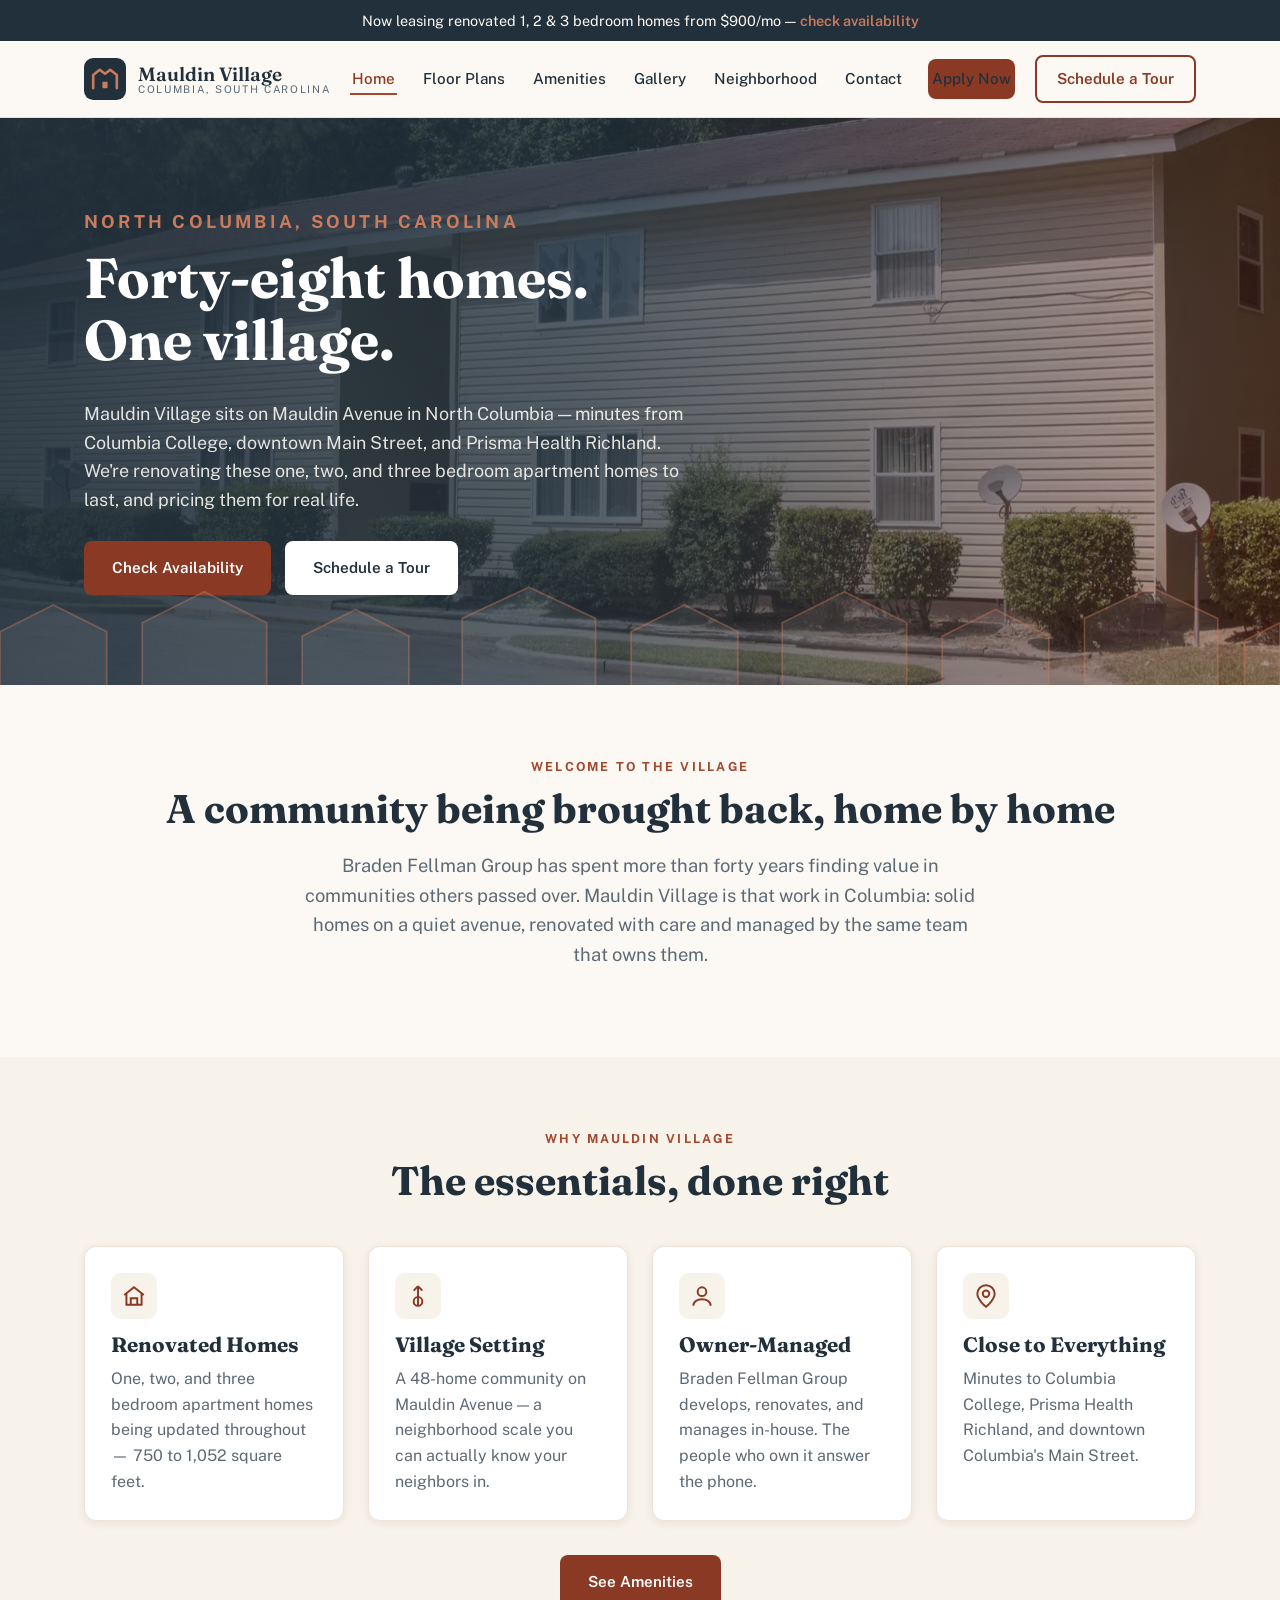
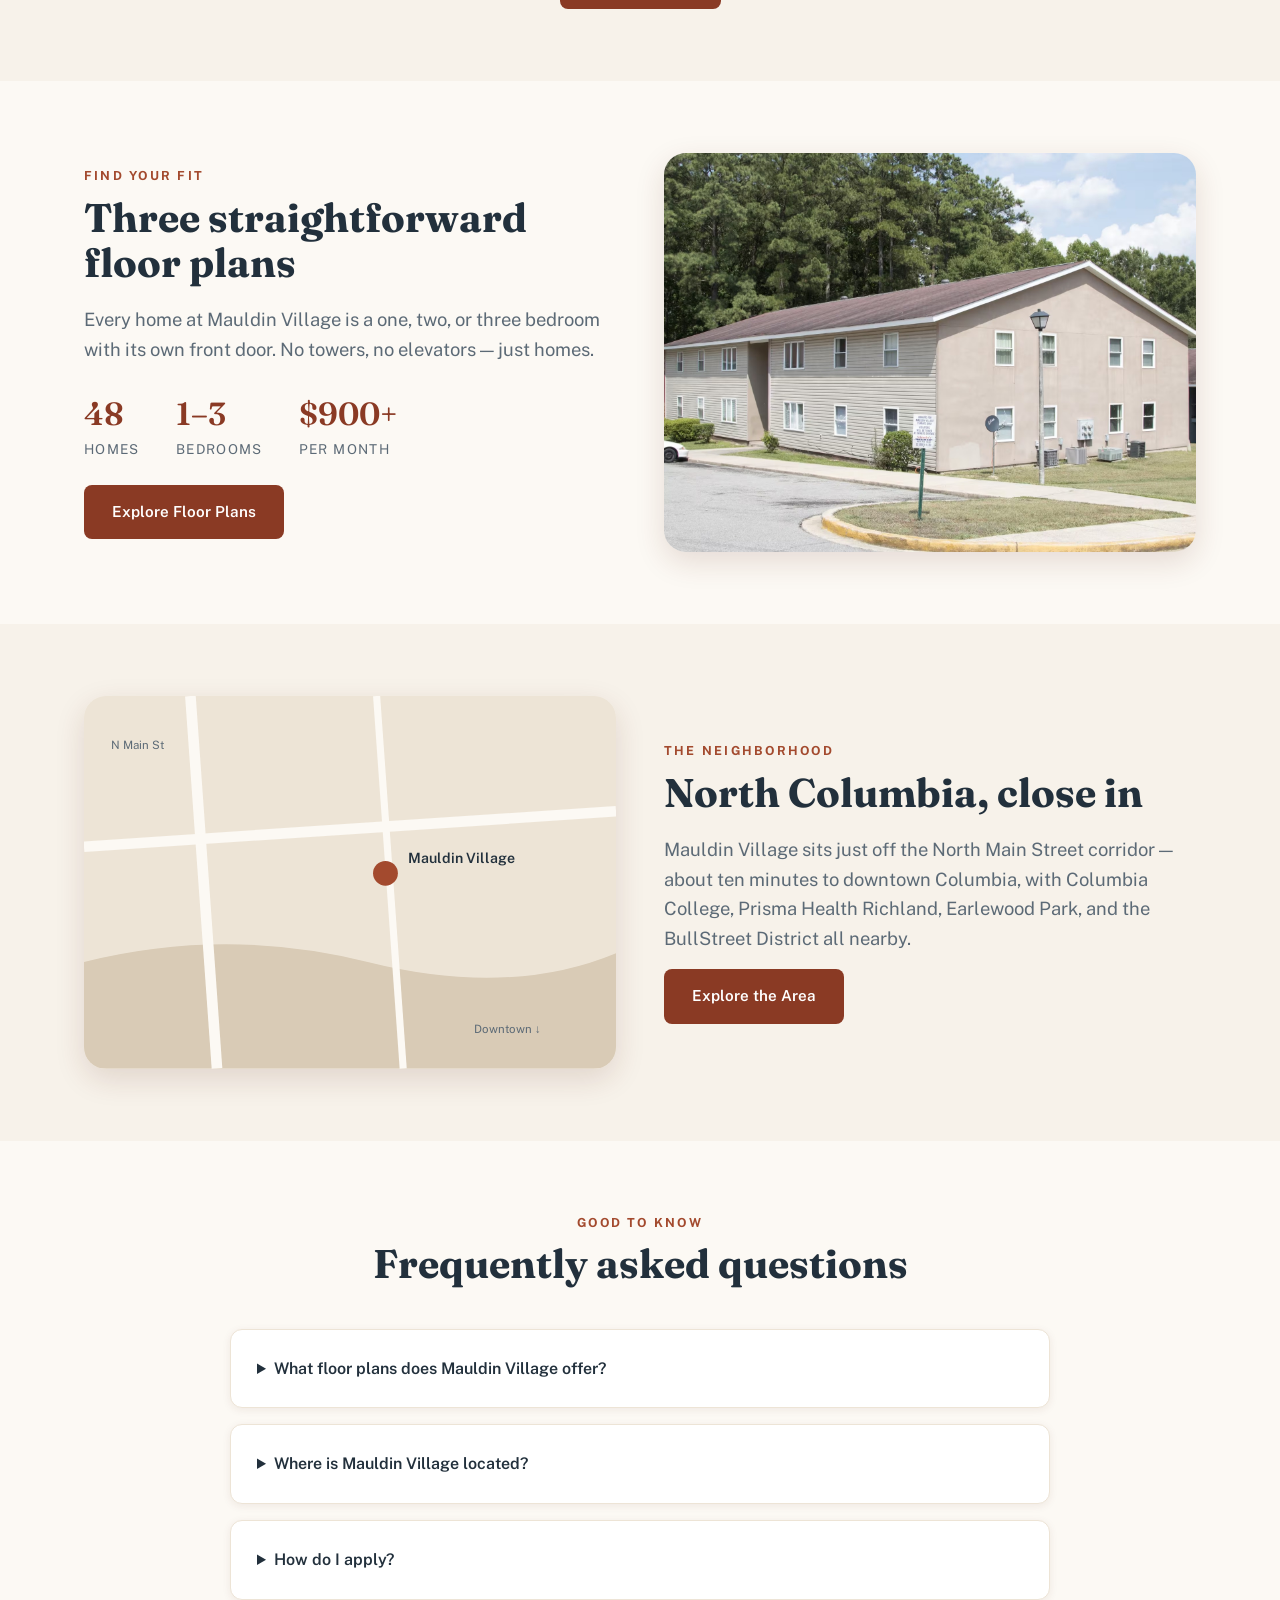
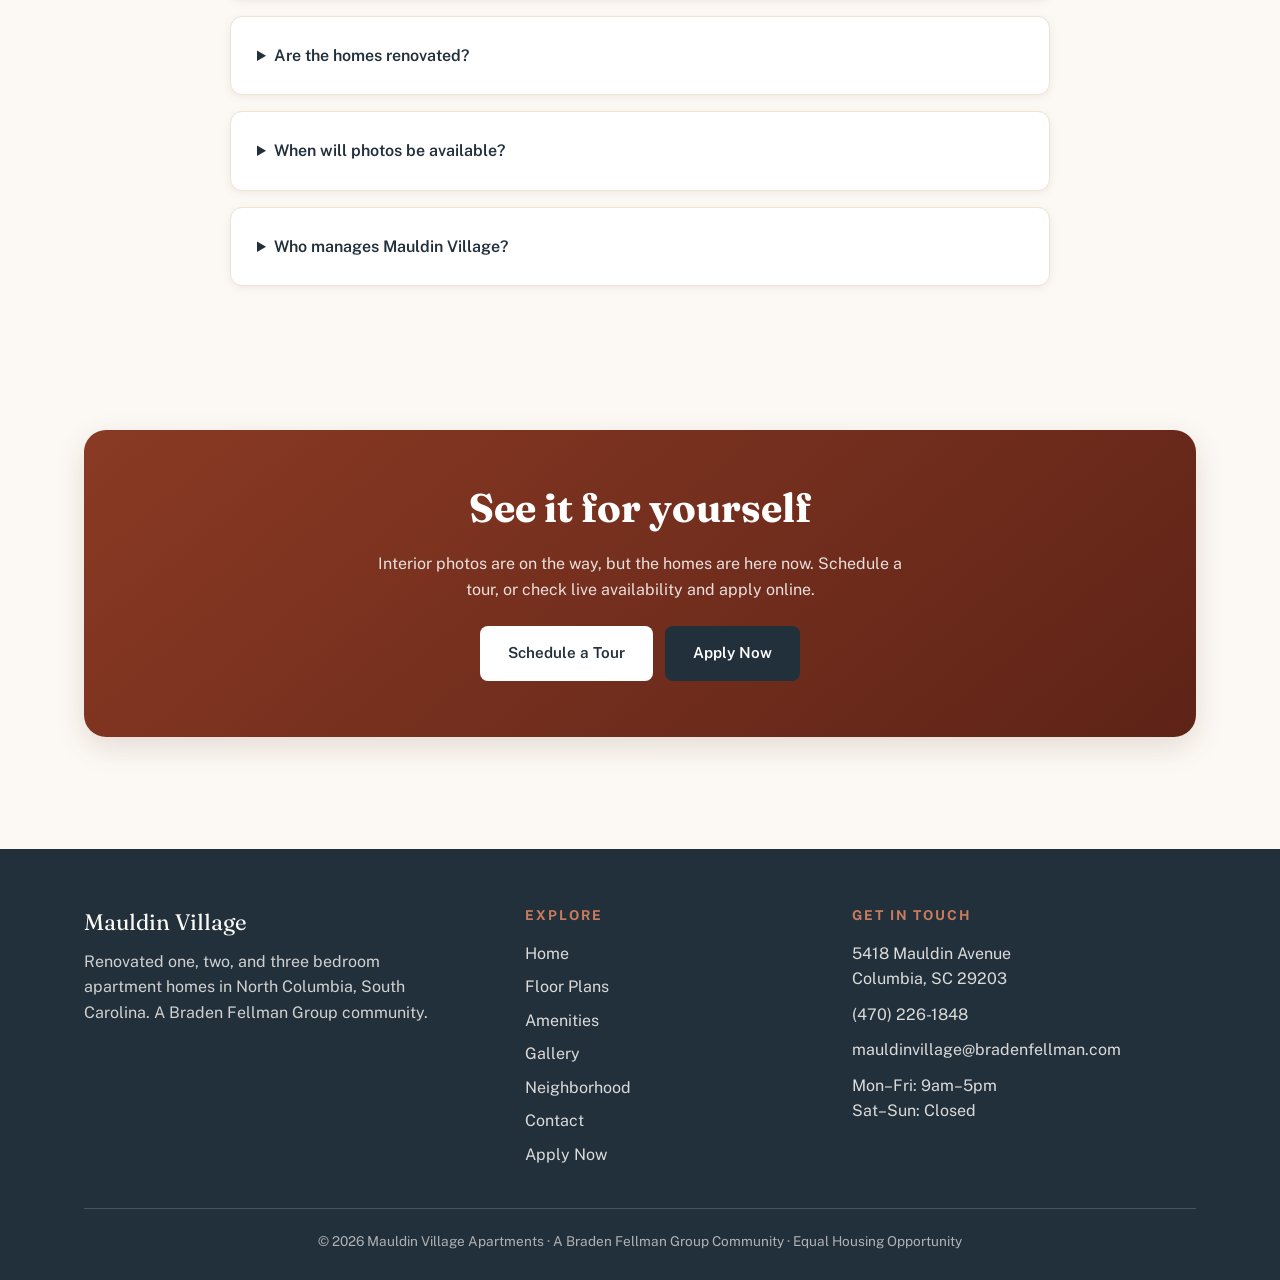
==== index.html @ 2523cd51 "Mauldin Village property website — initial launch 48-home community site: floor plans with live AppF" ====
<!DOCTYPE html>
<html lang="en">
<head>
  <meta charset="UTF-8" />
  <meta name="viewport" content="width=device-width, initial-scale=1.0" />
  <title>Mauldin Village Apartments | North Columbia, SC | 1, 2 &amp; 3 Bedroom Homes</title>
  <meta name="description" content="Mauldin Village is a 48-home apartment community at 5418 Mauldin Avenue in North Columbia, SC. Renovated 1, 2 & 3 bedroom apartment homes from $900/mo, minutes from Columbia College, downtown Main Street, and Prisma Health Richland. Managed by Braden Fellman Group." />
  <link rel="preconnect" href="https://fonts.googleapis.com" />
  <link rel="preconnect" href="https://fonts.gstatic.com" crossorigin />
  <link href="https://fonts.googleapis.com/css2?family=Fraunces:wght@500;600;700&family=Public+Sans:wght@400;500;600;700&display=swap" rel="stylesheet" />
  <link rel="stylesheet" href="css/styles.css" />

  <!-- SEO / crawler -->
  <meta name="robots" content="index, follow, max-image-preview:large" />
  <meta name="theme-color" content="#22303c" />
  <link rel="canonical" href="https://www.mauldinvillage.com/" />
  <link rel="icon" type="image/svg+xml" href="assets/favicon.svg" />

  <!-- Open Graph -->
  <meta property="og:type" content="website" />
  <meta property="og:site_name" content="Mauldin Village Apartments" />
  <meta property="og:title" content="Mauldin Village Apartments | North Columbia, SC" />
  <meta property="og:description" content="48 renovated 1, 2 & 3 bedroom apartment homes at 5418 Mauldin Avenue, Columbia, SC 29203. From $900/mo. Managed by Braden Fellman Group." />
  <meta property="og:url" content="https://www.mauldinvillage.com/" />
  <meta property="og:image" content="https://www.mauldinvillage.com/assets/photo-3.jpg" />
  <meta property="og:locale" content="en_US" />

  <!-- Twitter -->
  <meta name="twitter:card" content="summary_large_image" />
  <meta name="twitter:title" content="Mauldin Village Apartments | North Columbia, SC" />
  <meta name="twitter:description" content="48 renovated 1, 2 & 3 bedroom apartment homes in North Columbia, SC. From $900/mo." />
  <meta name="twitter:image" content="https://www.mauldinvillage.com/assets/photo-3.jpg" />

  <!-- Structured data: community, offers, website -->
  <script type="application/ld+json">
  {
    "@context": "https://schema.org",
    "@graph": [
      {
        "@type": ["ApartmentComplex", "LocalBusiness"],
        "@id": "https://www.mauldinvillage.com/#community",
        "name": "Mauldin Village Apartments",
        "url": "https://www.mauldinvillage.com/",
        "image": [
          "https://www.mauldinvillage.com/assets/photo-3.jpg",
          "https://www.mauldinvillage.com/assets/photo-1.jpg",
          "https://www.mauldinvillage.com/assets/photo-4.jpg"
        ],
        "telephone": "+1-470-226-1848",
        "email": "mauldinvillage@bradenfellman.com",
        "slogan": "Rooted in North Columbia",
        "description": "Mauldin Village is a 48-home apartment community at 5418 Mauldin Avenue in North Columbia, South Carolina, offering renovated 1, 2, and 3 bedroom apartment homes minutes from Columbia College, downtown Main Street, and Prisma Health Richland. Managed by Braden Fellman Group.",
        "priceRange": "$900–$1,295/mo",
        "numberOfAccommodationUnits": { "@type": "QuantitativeValue", "value": 48 },
        "address": {
          "@type": "PostalAddress",
          "streetAddress": "5418 Mauldin Avenue",
          "addressLocality": "Columbia",
          "addressRegion": "SC",
          "postalCode": "29203",
          "addressCountry": "US"
        },
        "geo": { "@type": "GeoCoordinates", "latitude": 34.0490971, "longitude": -81.0165121 },
        "openingHoursSpecification": [
          {
            "@type": "OpeningHoursSpecification",
            "dayOfWeek": ["Monday", "Tuesday", "Wednesday", "Thursday", "Friday"],
            "opens": "09:00",
            "closes": "17:00"
          }
        ],
        "makesOffer": [
          {
            "@type": "Offer",
            "name": "1 Bedroom / 1 Bath Apartment",
            "priceCurrency": "USD",
            "price": "900",
            "availability": "https://schema.org/InStock",
            "priceSpecification": { "@type": "UnitPriceSpecification", "price": "900", "priceCurrency": "USD", "unitText": "MONTH" },
            "itemOffered": {
              "@type": "Apartment",
              "name": "1 Bedroom / 1 Bath",
              "numberOfBedrooms": 1,
              "numberOfBathroomsTotal": 1,
              "floorSize": { "@type": "QuantitativeValue", "value": 750, "unitCode": "FTK" }
            }
          },
          {
            "@type": "Offer",
            "name": "2 Bedroom / 1 Bath Apartment",
            "priceCurrency": "USD",
            "price": "1095",
            "availability": "https://schema.org/InStock",
            "priceSpecification": { "@type": "UnitPriceSpecification", "price": "1095", "priceCurrency": "USD", "unitText": "MONTH" },
            "itemOffered": {
              "@type": "Apartment",
              "name": "2 Bedroom / 1 Bath",
              "numberOfBedrooms": 2,
              "numberOfBathroomsTotal": 1,
              "floorSize": { "@type": "QuantitativeValue", "value": 854, "unitCode": "FTK" }
            }
          },
          {
            "@type": "Offer",
            "name": "3 Bedroom / 1 Bath Apartment",
            "priceCurrency": "USD",
            "price": "1295",
            "availability": "https://schema.org/InStock",
            "priceSpecification": { "@type": "UnitPriceSpecification", "price": "1295", "priceCurrency": "USD", "unitText": "MONTH" },
            "itemOffered": {
              "@type": "Apartment",
              "name": "3 Bedroom / 1 Bath",
              "numberOfBedrooms": 3,
              "numberOfBathroomsTotal": 1,
              "floorSize": { "@type": "QuantitativeValue", "value": 1052, "unitCode": "FTK" }
            }
          }
        ],
        "parentOrganization": {
          "@type": "Organization",
          "name": "Braden Fellman Group",
          "url": "https://www.bradenfellman.com/"
        },
        "areaServed": { "@type": "City", "name": "Columbia, South Carolina" }
      },
      {
        "@type": "WebSite",
        "@id": "https://www.mauldinvillage.com/#website",
        "url": "https://www.mauldinvillage.com/",
        "name": "Mauldin Village Apartments",
        "publisher": { "@id": "https://www.mauldinvillage.com/#community" }
      }
    ]
  }
  </script>
</head>
<body>

  <!-- ===== Announcement bar ===== -->
  <div class="announce">
    Now leasing renovated 1, 2 &amp; 3 bedroom homes from $900/mo — <a href="floor-plans.html#availability">check availability</a>
  </div>

  <!-- ===== Header ===== -->
  <header class="site-header">
    <nav class="nav" aria-label="Primary">
      <a class="brand" href="index.html">
        <svg class="brand__mark" viewBox="0 0 64 64" xmlns="http://www.w3.org/2000/svg" role="img" aria-label="Mauldin Village">
          <rect width="64" height="64" rx="14" fill="#22303c"/>
          <path d="M14 46 V26 L24 18 L32 24 L40 18 L50 26 V46" fill="none" stroke="#c97b5c" stroke-width="4" stroke-linejoin="round" stroke-linecap="round"/>
          <rect x="28" y="36" width="8" height="10" rx="1.5" fill="#c97b5c"/>
        </svg>
        <span class="brand__text">
          <span class="brand__name">Mauldin Village</span>
          <span class="brand__sub">Columbia, South Carolina</span>
        </span>
      </a>

      <ul class="nav__links">
        <li><a href="index.html" class="active">Home</a></li>
        <li><a href="floor-plans.html">Floor Plans</a></li>
        <li><a href="amenities.html">Amenities</a></li>
        <li><a href="gallery.html">Gallery</a></li>
        <li><a href="neighborhood.html">Neighborhood</a></li>
        <li><a href="contact.html">Contact</a></li>
        <li><a class="btn btn--primary nav__apply" href="https://bradenfellman.appfolio.com/listings?filters%5Bproperty_list%5D=Mauldin%20Village" target="_blank" rel="noopener">Apply Now</a></li>
      </ul>

      <div class="nav__cta">
        <a class="btn btn--ghost" href="contact.html">Schedule a Tour</a>
      </div>

      <button class="nav__toggle" aria-label="Toggle menu" aria-expanded="false">
        <span></span><span></span><span></span>
      </button>
    </nav>
  </header>

  <!-- ===== Hero ===== -->
  <section class="hero">
    <img class="hero__bg" src="assets/photo-3.jpg" alt="Front of a two-story apartment building at Mauldin Village with landscaped shrubs and a breezeway entrance" fetchpriority="high" />
    <div class="hero__scrim"></div>
    <div class="hero__inner">
      <div class="hero__content">
        <p class="eyebrow">North Columbia, South Carolina</p>
        <h1>Forty-eight homes. One village.</h1>
        <p>Mauldin Village sits on Mauldin Avenue in North Columbia — minutes from Columbia College, downtown Main Street, and Prisma Health Richland. We're renovating these one, two, and three bedroom apartment homes to last, and pricing them for real life.</p>
        <div class="hero__actions">
          <a class="btn btn--primary" href="floor-plans.html#availability">Check Availability</a>
          <a class="btn btn--light" href="contact.html">Schedule a Tour</a>
        </div>
      </div>
    </div>
    <!-- Simple village-roofline illustration until real photos arrive -->
    <svg class="hero__art" viewBox="0 0 1440 180" xmlns="http://www.w3.org/2000/svg" aria-hidden="true" preserveAspectRatio="none">
      <path d="M0 180 V120 L60 90 L120 120 V180 M160 180 V110 L230 75 L300 110 V180 M340 180 V125 L400 95 L460 125 V180 M520 180 V105 L595 70 L670 105 V180 M710 180 V120 L770 90 L830 120 V180 M880 180 V110 L950 75 L1020 110 V180 M1060 180 V125 L1120 95 L1180 125 V180 M1220 180 V105 L1295 70 L1370 105 V180 M1400 180 V130 L1440 110 V180"
            fill="rgba(252,249,244,0.08)" stroke="rgba(201,123,92,0.45)" stroke-width="2"/>
    </svg>
  </section>

  <!-- ===== Intro ===== -->
  <section class="section">
    <div class="container center">
      <p class="eyebrow">Welcome to the Village</p>
      <h2>A community being brought back, home by home</h2>
      <p class="lead">Braden Fellman Group has spent more than forty years finding value in communities others passed over. Mauldin Village is that work in Columbia: solid homes on a quiet avenue, renovated with care and managed by the same team that owns them.</p>
    </div>
  </section>

  <!-- ===== Highlights ===== -->
  <section class="section section--tint">
    <div class="container">
      <div class="center">
        <p class="eyebrow">Why Mauldin Village</p>
        <h2>The essentials, done right</h2>
      </div>
      <div class="grid grid--4" style="margin-top:42px;">
        <div class="card">
          <div class="card__icon"><svg viewBox="0 0 24 24" fill="none" stroke="currentColor" stroke-width="1.8"><path d="M3 11 12 4l9 7M5 10v10h14V10M9 20v-6h6v6"/></svg></div>
          <h3>Renovated Homes</h3>
          <p>One, two, and three bedroom apartment homes being updated throughout — 750 to 1,052 square feet.</p>
        </div>
        <div class="card">
          <div class="card__icon"><svg viewBox="0 0 24 24" fill="none" stroke="currentColor" stroke-width="1.8"><path d="M12 3v18M12 3l4 4M12 3 8 7"/><circle cx="12" cy="17" r="4"/></svg></div>
          <h3>Village Setting</h3>
          <p>A 48-home community on Mauldin Avenue — a neighborhood scale you can actually know your neighbors in.</p>
        </div>
        <div class="card">
          <div class="card__icon"><svg viewBox="0 0 24 24" fill="none" stroke="currentColor" stroke-width="1.8"><circle cx="12" cy="8" r="4"/><path d="M4 21c0-4 4-6 8-6s8 2 8 6"/></svg></div>
          <h3>Owner-Managed</h3>
          <p>Braden Fellman Group develops, renovates, and manages in-house. The people who own it answer the phone.</p>
        </div>
        <div class="card">
          <div class="card__icon"><svg viewBox="0 0 24 24" fill="none" stroke="currentColor" stroke-width="1.8"><circle cx="12" cy="10" r="3"/><path d="M12 2a8 8 0 0 1 8 8c0 5.4-8 12-8 12S4 15.4 4 10a8 8 0 0 1 8-8z"/></svg></div>
          <h3>Close to Everything</h3>
          <p>Minutes to Columbia College, Prisma Health Richland, and downtown Columbia's Main Street.</p>
        </div>
      </div>
      <div class="center" style="margin-top:34px;">
        <a class="btn btn--primary" href="amenities.html">See Amenities</a>
      </div>
    </div>
  </section>

  <!-- ===== Floor plan teaser ===== -->
  <section class="section">
    <div class="container">
      <div class="split">
        <div>
          <p class="eyebrow">Find Your Fit</p>
          <h2>Three straightforward floor plans</h2>
          <p class="lead">Every home at Mauldin Village is a one, two, or three bedroom with its own front door. No towers, no elevators — just homes.</p>
          <div class="stats" style="margin:24px 0;">
            <div><div class="stat__num">48</div><div class="stat__label">Homes</div></div>
            <div><div class="stat__num">1–3</div><div class="stat__label">Bedrooms</div></div>
            <div><div class="stat__num">$900+</div><div class="stat__label">Per Month</div></div>
          </div>
          <a class="btn btn--primary" href="floor-plans.html">Explore Floor Plans</a>
        </div>
        <img src="assets/photo-1.jpg" alt="Two-story apartment building at Mauldin Village with lawn, lamppost, and pine trees behind" loading="lazy" />
      </div>
    </div>
  </section>

  <!-- ===== Location callout ===== -->
  <section class="section section--tint">
    <div class="container">
      <div class="split">
        <svg viewBox="0 0 600 420" xmlns="http://www.w3.org/2000/svg" role="img" aria-label="Illustrated map showing Mauldin Village in North Columbia">
          <rect width="600" height="420" rx="20" fill="#ede4d6"/>
          <path d="M0 300 Q160 260 320 300 T600 290 V420 H0 Z" fill="#d9cbb6"/>
          <path d="M120 0 L150 420" stroke="#fcf9f4" stroke-width="12"/>
          <path d="M0 170 L600 130" stroke="#fcf9f4" stroke-width="12"/>
          <path d="M330 0 L360 420" stroke="#fcf9f4" stroke-width="8"/>
          <circle cx="340" cy="200" r="14" fill="#a34a2e"/>
          <text x="365" y="188" font-family="Public Sans, sans-serif" font-size="16" font-weight="600" fill="#22303c">Mauldin Village</text>
          <text x="30" y="60" font-family="Public Sans, sans-serif" font-size="13" fill="#5c6a76">N Main St</text>
          <text x="440" y="380" font-family="Public Sans, sans-serif" font-size="13" fill="#5c6a76">Downtown ↓</text>
        </svg>
        <div>
          <p class="eyebrow">The Neighborhood</p>
          <h2>North Columbia, close in</h2>
          <p class="lead">Mauldin Village sits just off the North Main Street corridor — about ten minutes to downtown Columbia, with Columbia College, Prisma Health Richland, Earlewood Park, and the BullStreet District all nearby.</p>
          <a class="btn btn--primary" href="neighborhood.html">Explore the Area</a>
        </div>
      </div>
    </div>
  </section>

  <!-- ===== FAQ ===== -->
  <section class="section">
    <div class="container">
      <div class="center">
        <p class="eyebrow">Good to Know</p>
        <h2>Frequently asked questions</h2>
      </div>
      <div style="max-width:820px;margin:42px auto 0;display:grid;gap:16px;">
        <details class="card">
          <summary>What floor plans does Mauldin Village offer?</summary>
          <p>Mauldin Village offers three floor plans: a 1 bedroom / 1 bath at 750 sq ft (from $900/mo), a 2 bedroom / 1 bath at 854 sq ft (from $1,095/mo), and a 3 bedroom / 1 bath at 1,052 sq ft (from $1,295/mo). See the Floor Plans page for live availability.</p>
        </details>
        <details class="card">
          <summary>Where is Mauldin Village located?</summary>
          <p>Mauldin Village is at 5418 Mauldin Avenue, Columbia, SC 29203, in North Columbia — near the North Main Street corridor, about ten minutes from downtown Columbia, and close to Columbia College and Prisma Health Richland.</p>
        </details>
        <details class="card">
          <summary>How do I apply?</summary>
          <p>Applications are online through our resident portal. Open a listing from the Floor Plans page and select Apply Now. The application fee is $100 per applicant.</p>
        </details>
        <details class="card">
          <summary>Are the homes renovated?</summary>
          <p>Yes — Braden Fellman Group is renovating Mauldin Village home by home. Contact the leasing team for the current status of specific units and finishes.</p>
        </details>
        <details class="card">
          <summary>When will photos be available?</summary>
          <p>Community exterior photos are on the <a href="gallery.html">Gallery page</a> now. Interior photography is underway as renovations complete — and the leasing team is glad to walk you through available homes in person anytime.</p>
        </details>
        <details class="card">
          <summary>Who manages Mauldin Village?</summary>
          <p>Braden Fellman Group — a real estate firm that has developed and managed communities in-house since 1981 — owns and manages Mauldin Village.</p>
        </details>
      </div>
    </div>
  </section>

  <!-- FAQ structured data -->
  <script type="application/ld+json">
  {
    "@context": "https://schema.org",
    "@type": "FAQPage",
    "mainEntity": [
      {
        "@type": "Question",
        "name": "What floor plans does Mauldin Village offer?",
        "acceptedAnswer": { "@type": "Answer", "text": "Mauldin Village offers three floor plans: a 1 bedroom / 1 bath at 750 sq ft (from $900/mo), a 2 bedroom / 1 bath at 854 sq ft (from $1,095/mo), and a 3 bedroom / 1 bath at 1,052 sq ft (from $1,295/mo)." }
      },
      {
        "@type": "Question",
        "name": "Where is Mauldin Village located?",
        "acceptedAnswer": { "@type": "Answer", "text": "Mauldin Village is at 5418 Mauldin Avenue, Columbia, SC 29203, in North Columbia — near the North Main Street corridor, about ten minutes from downtown Columbia, and close to Columbia College and Prisma Health Richland." }
      },
      {
        "@type": "Question",
        "name": "How do I apply?",
        "acceptedAnswer": { "@type": "Answer", "text": "Applications are online through the resident portal. Open a listing from the Floor Plans page and select Apply Now. The application fee is $100 per applicant." }
      },
      {
        "@type": "Question",
        "name": "Are the homes renovated?",
        "acceptedAnswer": { "@type": "Answer", "text": "Yes — Braden Fellman Group is renovating Mauldin Village home by home. Contact the leasing team for the current status of specific units and finishes." }
      },
      {
        "@type": "Question",
        "name": "Who manages Mauldin Village?",
        "acceptedAnswer": { "@type": "Answer", "text": "Braden Fellman Group — a real estate firm that has developed and managed communities in-house since 1981 — owns and manages Mauldin Village." }
      }
    ]
  }
  </script>

  <!-- ===== CTA band ===== -->
  <section class="section">
    <div class="container">
      <div class="cta-band">
        <h2>See it for yourself</h2>
        <p>Interior photos are on the way, but the homes are here now. Schedule a tour, or check live availability and apply online.</p>
        <div style="display:flex;gap:12px;justify-content:center;flex-wrap:wrap;">
          <a class="btn btn--light" href="contact.html">Schedule a Tour</a>
          <a class="btn btn--ink" href="https://bradenfellman.appfolio.com/listings?filters%5Bproperty_list%5D=Mauldin%20Village" target="_blank" rel="noopener">Apply Now</a>
        </div>
      </div>
    </div>
  </section>

  <!-- ===== Footer ===== -->
  <footer class="site-footer">
    <div class="container">
      <div class="footer-grid">
        <div class="footer-brand">
          <span style="font-family:var(--font-head);font-size:1.4rem;display:block;margin-bottom:8px;">Mauldin Village</span>
          <p style="color:rgba(252,249,244,.8);max-width:36ch;">Renovated one, two, and three bedroom apartment homes in North Columbia, South Carolina. A Braden Fellman Group community.</p>
        </div>
        <div>
          <h4>Explore</h4>
          <ul class="footer-links">
            <li><a href="index.html">Home</a></li>
            <li><a href="floor-plans.html">Floor Plans</a></li>
            <li><a href="amenities.html">Amenities</a></li>
            <li><a href="gallery.html">Gallery</a></li>
            <li><a href="neighborhood.html">Neighborhood</a></li>
            <li><a href="contact.html">Contact</a></li>
            <li><a href="https://bradenfellman.appfolio.com/listings?filters%5Bproperty_list%5D=Mauldin%20Village" target="_blank" rel="noopener">Apply Now</a></li>
          </ul>
        </div>
        <div>
          <h4>Get in Touch</h4>
          <div class="footer-contact">
            <span>5418 Mauldin Avenue<br>Columbia, SC 29203</span>
            <a href="tel:14702261848">(470) 226-1848</a>
            <a href="mailto:mauldinvillage@bradenfellman.com">mauldinvillage@bradenfellman.com</a>
            <span>Mon–Fri: 9am–5pm<br>Sat–Sun: Closed</span>
          </div>
        </div>
      </div>
      <div class="footer-bottom">
        &copy; <span id="year">2026</span> Mauldin Village Apartments · A Braden Fellman Group Community · Equal Housing Opportunity
      </div>
    </div>
  </footer>

  <script src="js/main.js"></script>
</body>
</html>
---- css/styles.css ----
/* ============================================================
   Mauldin Village — Columbia, SC
   Shared stylesheet
   ============================================================ */

/* ---------- Design tokens ---------- */
:root {
  --brick-900: #5e2317;
  --brick-700: #8a3a24;
  --brick-500: #a34a2e;
  --brick-300: #c97b5c;
  --ink-900: #22303c;
  --ink-700: #3a4a58;
  --ink-soft: #5c6a76;
  --linen-100: #f7f2ea;
  --linen-200: #ede4d6;
  --paper: #fcf9f4;
  --leaf: #6f8f6a;
  --white: #ffffff;
  --shadow-sm: 0 2px 8px rgba(94, 35, 23, 0.08);
  --shadow-md: 0 10px 30px rgba(94, 35, 23, 0.14);
  --radius: 12px;
  --radius-lg: 22px;
  --maxw: 1160px;
  --font-head: "Fraunces", Georgia, "Times New Roman", serif;
  --font-body: "Public Sans", system-ui, -apple-system, "Segoe UI", Roboto, sans-serif;
}

/* ---------- Reset / base ---------- */
*, *::before, *::after { box-sizing: border-box; }
html { scroll-behavior: smooth; }
body {
  margin: 0;
  font-family: var(--font-body);
  color: var(--ink-900);
  background: var(--paper);
  line-height: 1.6;
  -webkit-font-smoothing: antialiased;
}
img, svg { max-width: 100%; display: block; }
a { color: var(--brick-700); text-decoration: none; }
a:hover { color: var(--brick-500); }
h1, h2, h3 { font-family: var(--font-head); color: var(--ink-900); line-height: 1.12; margin: 0 0 .5em; }
h1 { font-size: clamp(2.2rem, 5vw, 3.5rem); }
h2 { font-size: clamp(1.8rem, 3.5vw, 2.5rem); }
h3 { font-size: 1.3rem; }
p { margin: 0 0 1rem; }

.container { width: 100%; max-width: var(--maxw); margin: 0 auto; padding: 0 24px; }
.section { padding: 72px 0; }
.section--tint { background: var(--linen-100); }
.section--dark { background: var(--ink-900); }
.section--dark h2, .section--dark h3, .section--dark p { color: var(--paper); }
.eyebrow {
  text-transform: uppercase;
  letter-spacing: .18em;
  font-size: .78rem;
  font-weight: 700;
  color: var(--brick-500);
  margin: 0 0 .6rem;
}
.lead { font-size: 1.15rem; color: var(--ink-soft); max-width: 62ch; }
.center { text-align: center; }
.center .lead { margin-left: auto; margin-right: auto; }

/* ---------- Buttons ---------- */
.btn {
  display: inline-block;
  padding: 13px 26px;
  border-radius: 8px;
  font-weight: 600;
  font-size: .95rem;
  cursor: pointer;
  border: 2px solid transparent;
  transition: transform .15s ease, background .2s ease, color .2s ease;
}
.btn:hover { transform: translateY(-2px); }
.btn--primary { background: var(--brick-700); color: var(--white); }
.btn--primary:hover { background: var(--brick-900); color: var(--white); }
.btn--ink { background: var(--ink-900); color: var(--white); }
.btn--ink:hover { background: var(--ink-700); color: var(--white); }
.btn--ghost { background: transparent; border-color: var(--brick-700); color: var(--brick-700); }
.btn--ghost:hover { background: var(--brick-700); color: var(--white); }
.btn--light { background: var(--white); color: var(--ink-900); }
.btn--light:hover { background: var(--linen-100); color: var(--ink-900); }

/* ---------- Announcement bar ---------- */
.announce {
  background: var(--ink-900);
  color: var(--paper);
  text-align: center;
  font-size: .9rem;
  padding: 9px 18px;
}
.announce a { color: var(--brick-300); font-weight: 600; }
.announce a:hover { color: var(--white); }

/* ---------- Header / nav ---------- */
.site-header {
  position: sticky;
  top: 0;
  z-index: 50;
  background: rgba(252, 249, 244, 0.93);
  backdrop-filter: blur(8px);
  border-bottom: 1px solid var(--linen-200);
}
.nav {
  display: flex;
  align-items: center;
  justify-content: space-between;
  gap: 16px;
  padding: 14px 24px;
  max-width: var(--maxw);
  margin: 0 auto;
}
.brand { display: flex; align-items: center; gap: 12px; }
.brand__mark { width: 42px; height: 42px; flex: none; }
.brand__text { display: flex; flex-direction: column; line-height: 1.05; }
.brand__name { font-family: var(--font-head); font-weight: 600; color: var(--ink-900); font-size: 1.2rem; }
.brand__sub { font-size: .66rem; letter-spacing: .16em; text-transform: uppercase; color: var(--ink-soft); }

.nav__links {
  display: flex;
  align-items: center;
  gap: 24px;
  list-style: none;
  margin: 0;
  padding: 0;
}
.nav__links a {
  color: var(--ink-900);
  font-weight: 500;
  font-size: .95rem;
  padding: 6px 2px;
  border-bottom: 2px solid transparent;
}
.nav__links a:hover, .nav__links a.active { color: var(--brick-700); border-bottom-color: var(--brick-500); }

.nav__cta { display: flex; align-items: center; gap: 10px; }
.nav__cta .btn { padding: 10px 20px; }

.nav__toggle {
  display: none;
  flex-direction: column;
  gap: 5px;
  background: none;
  border: 0;
  padding: 8px;
  cursor: pointer;
}
.nav__toggle span { width: 24px; height: 2px; background: var(--ink-900); transition: transform .2s ease, opacity .2s ease; }

/* ---------- Hero ---------- */
.hero {
  position: relative;
  min-height: 560px;
  display: flex;
  align-items: center;
  overflow: hidden;
  background:
    radial-gradient(1200px 500px at 80% -10%, rgba(201, 123, 92, .35), transparent 60%),
    linear-gradient(160deg, var(--ink-900) 0%, #2e4050 55%, var(--brick-900) 130%);
}
.hero__bg { position: absolute; inset: 0; width: 100%; height: 100%; object-fit: cover; }
.hero__scrim {
  position: absolute; inset: 0;
  background: linear-gradient(100deg, rgba(34,48,60,.93) 0%, rgba(34,48,60,.78) 45%, rgba(94,35,23,.42) 100%);
}
.hero__art { position: absolute; inset: auto 0 0 0; width: 100%; height: auto; opacity: .9; pointer-events: none; }
.hero__inner { position: relative; width: 100%; max-width: var(--maxw); margin: 0 auto; padding: 90px 24px; }
.hero__content { max-width: 620px; }
.hero__content .eyebrow { color: var(--brick-300); }
.hero__content h1 { color: var(--white); }
.hero__content p { color: rgba(252, 249, 244, .88); font-size: 1.12rem; }
.hero__actions { display: flex; flex-wrap: wrap; gap: 14px; margin-top: 26px; }

/* ---------- Grids / cards ---------- */
.grid { display: grid; gap: 24px; }
.grid--3 { grid-template-columns: repeat(3, 1fr); }
.grid--4 { grid-template-columns: repeat(4, 1fr); }
.card {
  background: var(--white);
  border: 1px solid var(--linen-200);
  border-radius: var(--radius);
  padding: 26px;
  box-shadow: var(--shadow-sm);
}
.card h3 { margin-top: 2px; }
.card p { color: var(--ink-soft); margin-bottom: 0; }
.card__icon {
  width: 46px; height: 46px;
  border-radius: 10px;
  background: var(--linen-100);
  color: var(--brick-700);
  display: flex; align-items: center; justify-content: center;
  margin-bottom: 14px;
}
.card__icon svg { width: 26px; height: 26px; }

/* ---------- Split layout ---------- */
.split {
  display: grid;
  grid-template-columns: 1fr 1fr;
  gap: 48px;
  align-items: center;
}
.split > img, .split > svg, .split > .ph { border-radius: var(--radius-lg); box-shadow: var(--shadow-md); }

/* ---------- Stats ---------- */
.stats { display: flex; gap: 36px; flex-wrap: wrap; }
.stat__num { font-family: var(--font-head); font-size: 2rem; color: var(--brick-700); font-weight: 600; }
.stat__label { font-size: .85rem; text-transform: uppercase; letter-spacing: .1em; color: var(--ink-soft); }

/* ---------- Photo placeholders (until real photos arrive) ---------- */
.ph {
  position: relative;
  width: 100%;
  aspect-ratio: 4 / 3;
  border-radius: var(--radius);
  overflow: hidden;
  background:
    linear-gradient(150deg, var(--linen-200) 0%, var(--linen-100) 60%),
    var(--linen-100);
  display: flex;
  align-items: center;
  justify-content: center;
}
.ph--wide { aspect-ratio: 16 / 9; }
.ph__inner { text-align: center; color: var(--ink-soft); padding: 18px; }
.ph__inner svg { width: 42px; height: 42px; margin: 0 auto 10px; color: var(--brick-300); }
.ph__label { font-size: .8rem; text-transform: uppercase; letter-spacing: .12em; font-weight: 600; }

/* ---------- Floor plan cards ---------- */
.plan-card { display: flex; flex-direction: column; }
.plan-card .plan__art { border-radius: 10px; overflow: hidden; margin-bottom: 18px; background: var(--linen-100); }
.plan__meta { display: flex; flex-wrap: wrap; gap: 8px 22px; margin: 6px 0 12px; color: var(--ink-700); font-size: .95rem; }
.plan__meta strong { color: var(--ink-900); }
.plan__price { font-family: var(--font-head); font-size: 1.5rem; color: var(--brick-700); margin-bottom: 14px; }
.plan__actions { margin-top: auto; display: flex; gap: 10px; flex-wrap: wrap; }

/* ---------- Tables ---------- */
.table-wrap { overflow-x: auto; }
table.spec {
  width: 100%;
  border-collapse: collapse;
  background: var(--white);
  border-radius: var(--radius);
  overflow: hidden;
  box-shadow: var(--shadow-sm);
}
table.spec th, table.spec td { padding: 14px 18px; text-align: left; border-bottom: 1px solid var(--linen-200); }
table.spec th { background: var(--ink-900); color: var(--paper); font-weight: 600; font-size: .9rem; letter-spacing: .04em; }
table.spec tr:last-child td { border-bottom: 0; }

/* ---------- AppFolio embed ---------- */
.appfolio-embed {
  background: var(--white);
  border: 1px solid var(--linen-200);
  border-radius: var(--radius);
  box-shadow: var(--shadow-sm);
  padding: 10px;
  min-height: 400px;
}
.appfolio-embed iframe { border: 0; width: 100%; }

/* ---------- FAQ ---------- */
details.card summary { cursor: pointer; font-weight: 600; color: var(--ink-900); }
details.card[open] summary { color: var(--brick-700); }
details.card p { margin-top: 12px; }

/* ---------- CTA band ---------- */
.cta-band {
  background: linear-gradient(140deg, var(--brick-700), var(--brick-900));
  color: var(--white);
  border-radius: var(--radius-lg);
  padding: 56px 48px;
  text-align: center;
  box-shadow: var(--shadow-md);
}
.cta-band h2 { color: var(--white); }
.cta-band p { color: rgba(255, 255, 255, .85); max-width: 56ch; margin: 0 auto 24px; }

/* ---------- Forms ---------- */
.form-grid { display: grid; grid-template-columns: 1fr 1fr; gap: 18px; }
.field { display: flex; flex-direction: column; gap: 6px; }
.field--full { grid-column: 1 / -1; }
.field label { font-weight: 600; font-size: .9rem; }
.field input, .field select, .field textarea {
  font: inherit;
  padding: 12px 14px;
  border: 1.5px solid var(--linen-200);
  border-radius: 8px;
  background: var(--white);
  color: var(--ink-900);
}
.field input:focus, .field select:focus, .field textarea:focus {
  outline: none;
  border-color: var(--brick-500);
  box-shadow: 0 0 0 3px rgba(163, 74, 46, .15);
}
.field .error { display: none; color: #b3261e; font-size: .82rem; }
.field.invalid input, .field.invalid textarea { border-color: #b3261e; }
.field.invalid .error { display: block; }
.form-success {
  display: none;
  background: #eef5ee;
  border: 1px solid var(--leaf);
  color: #2e4a2b;
  padding: 16px 20px;
  border-radius: var(--radius);
  margin-top: 18px;
}
.form-success.show { display: block; }

/* ---------- Gallery ---------- */
.gallery-grid { display: grid; grid-template-columns: repeat(3, 1fr); gap: 20px; }
.gallery-item { cursor: pointer; border-radius: var(--radius); overflow: hidden; box-shadow: var(--shadow-sm); transition: transform .15s ease; }
.gallery-item:hover { transform: translateY(-3px); }
.gallery-item figcaption { padding: 10px 14px; background: var(--white); font-size: .88rem; color: var(--ink-soft); }

/* ---------- Lightbox ---------- */
.lightbox {
  position: fixed; inset: 0; z-index: 100;
  display: none;
  align-items: center; justify-content: center;
  background: rgba(34, 48, 60, .88);
  padding: 32px;
}
.lightbox.open { display: flex; }
.lightbox__box { max-width: 900px; width: 100%; }
.lightbox__content img, .lightbox__content svg { width: 100%; border-radius: var(--radius); }
.lightbox__caption { color: var(--paper); text-align: center; margin-top: 12px; }
.lightbox__close {
  position: absolute; top: 20px; right: 26px;
  background: none; border: 0; color: var(--paper);
  font-size: 2rem; cursor: pointer; line-height: 1;
}

/* ---------- Map embed ---------- */
.map-embed { border-radius: var(--radius-lg); overflow: hidden; box-shadow: var(--shadow-md); }
.map-embed iframe { display: block; width: 100%; height: 420px; border: 0; }

/* ---------- Footer ---------- */
.site-footer { background: var(--ink-900); color: var(--paper); padding: 56px 0 28px; margin-top: 40px; }
.footer-grid { display: grid; grid-template-columns: 1.4fr 1fr 1.2fr; gap: 40px; }
.site-footer h4 { margin: 0 0 14px; font-size: .85rem; text-transform: uppercase; letter-spacing: .14em; color: var(--brick-300); }
.footer-links { list-style: none; margin: 0; padding: 0; display: grid; gap: 8px; }
.footer-links a { color: rgba(252, 249, 244, .85); }
.footer-links a:hover { color: var(--white); }
.footer-contact { display: grid; gap: 10px; }
.footer-contact a, .footer-contact span { color: rgba(252, 249, 244, .85); }
.footer-contact a:hover { color: var(--white); }
.footer-bottom {
  margin-top: 40px;
  padding-top: 22px;
  border-top: 1px solid rgba(252, 249, 244, .18);
  font-size: .85rem;
  color: rgba(252, 249, 244, .65);
  text-align: center;
}

/* ---------- Page hero (interior pages) ---------- */
.page-hero {
  background:
    radial-gradient(900px 380px at 85% -20%, rgba(201, 123, 92, .3), transparent 60%),
    linear-gradient(160deg, var(--ink-900), #2e4050);
  padding: 72px 0 60px;
}
.page-hero h1 { color: var(--white); }
.page-hero p { color: rgba(252, 249, 244, .85); max-width: 62ch; }
.page-hero .eyebrow { color: var(--brick-300); }

/* ---------- Responsive ---------- */
@media (max-width: 980px) {
  .grid--4 { grid-template-columns: repeat(2, 1fr); }
  .grid--3 { grid-template-columns: repeat(2, 1fr); }
  .split { grid-template-columns: 1fr; gap: 30px; }
  .footer-grid { grid-template-columns: 1fr 1fr; }
  .gallery-grid { grid-template-columns: repeat(2, 1fr); }
}
@media (max-width: 720px) {
  .nav__links, .nav__cta { display: none; }
  .nav__toggle { display: flex; }
  .nav.open .nav__links {
    display: flex;
    position: absolute;
    top: 100%; left: 0; right: 0;
    flex-direction: column;
    align-items: stretch;
    gap: 0;
    background: var(--paper);
    border-bottom: 1px solid var(--linen-200);
    padding: 10px 24px 16px;
  }
  .nav.open .nav__links a { display: block; padding: 12px 0; border-bottom: 0; }
  .nav.open .nav__links .nav__apply { margin-top: 6px; }
  .grid--4, .grid--3, .gallery-grid, .form-grid { grid-template-columns: 1fr; }
  .footer-grid { grid-template-columns: 1fr; }
  .section { padding: 52px 0; }
  .cta-band { padding: 40px 26px; }
}
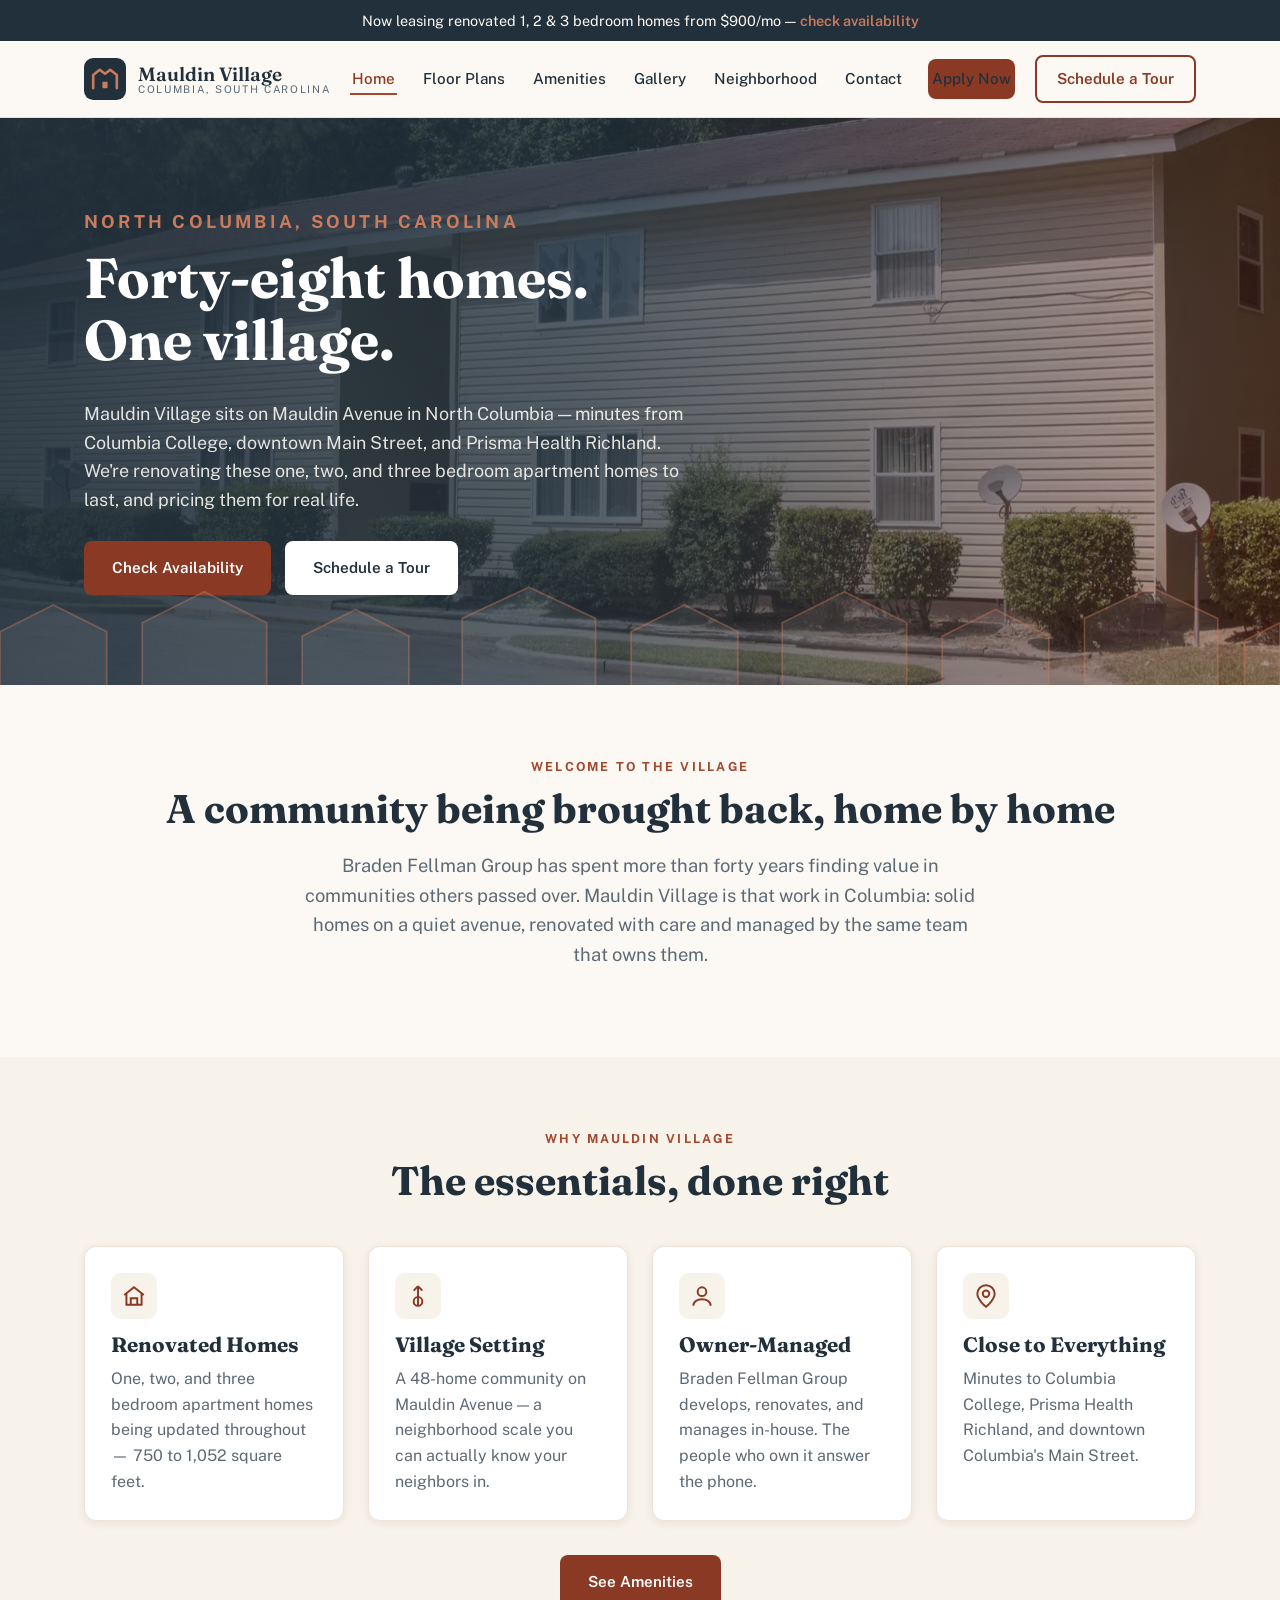
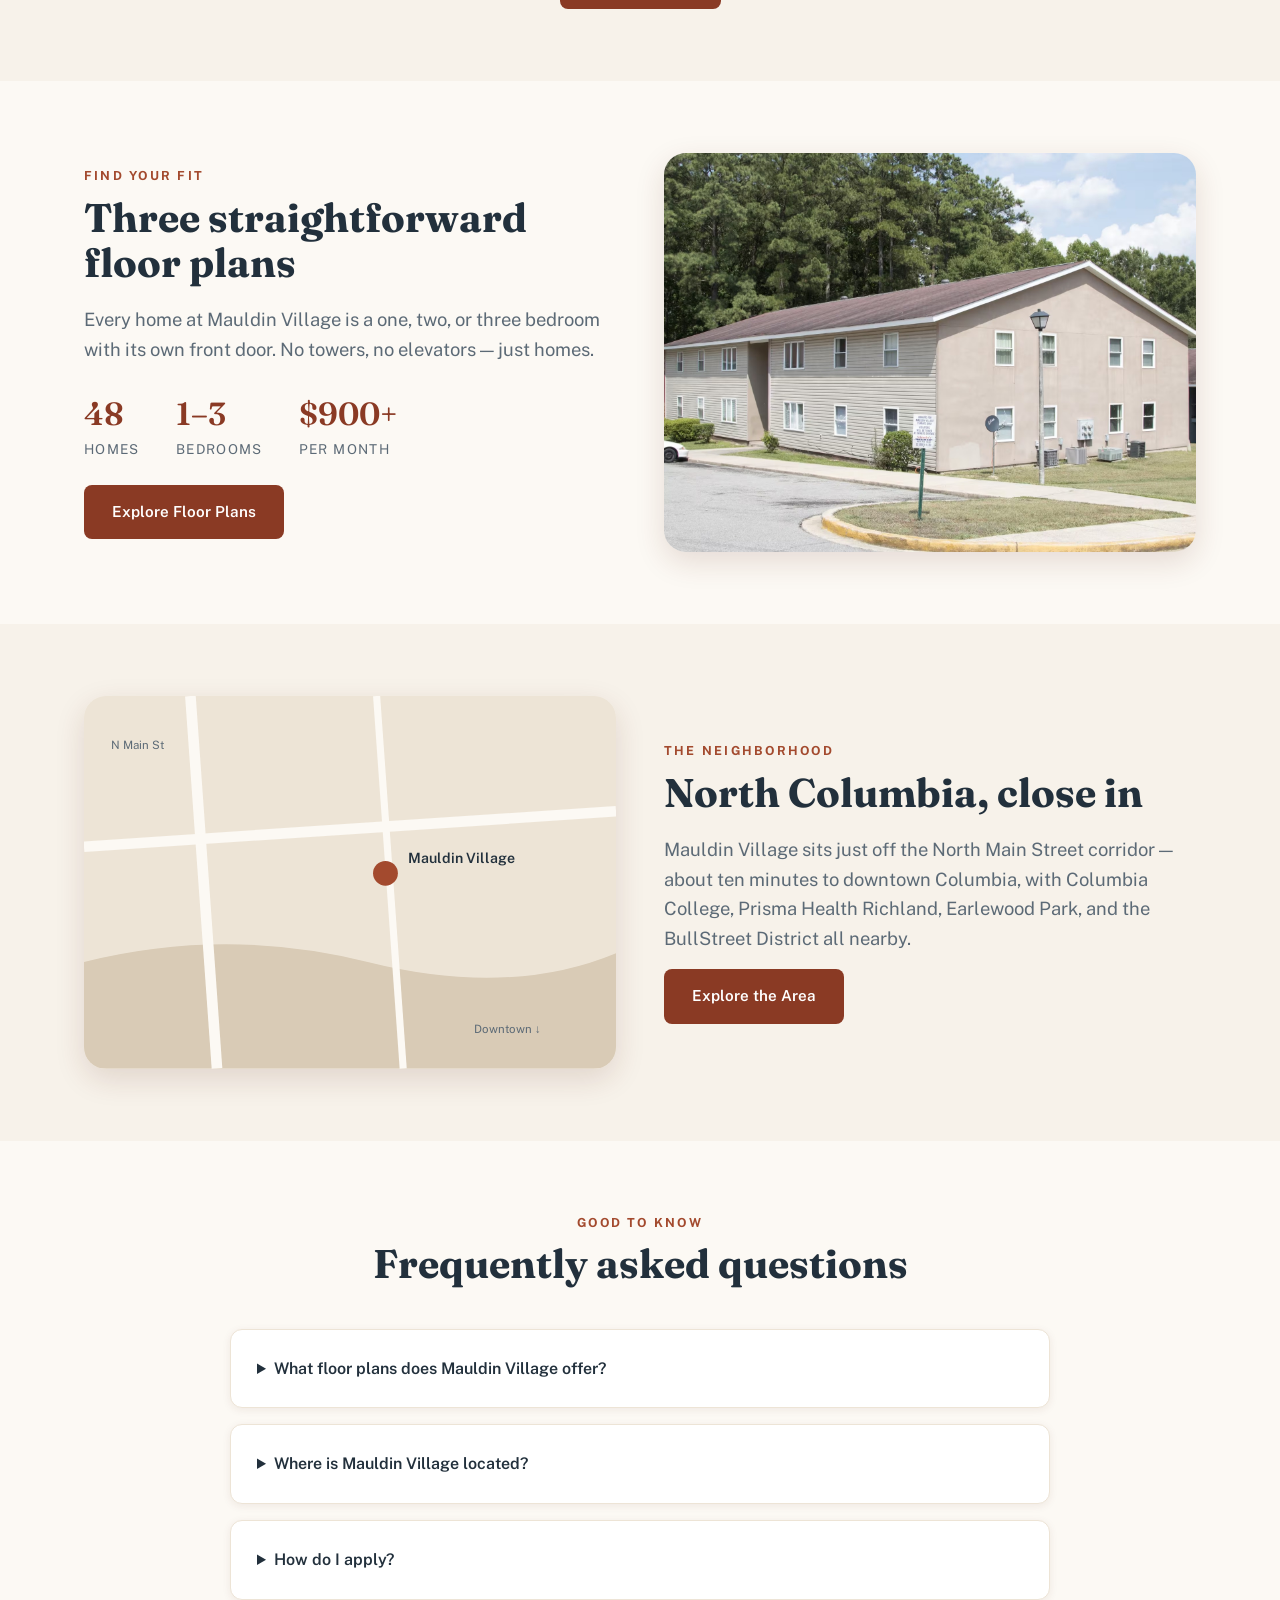
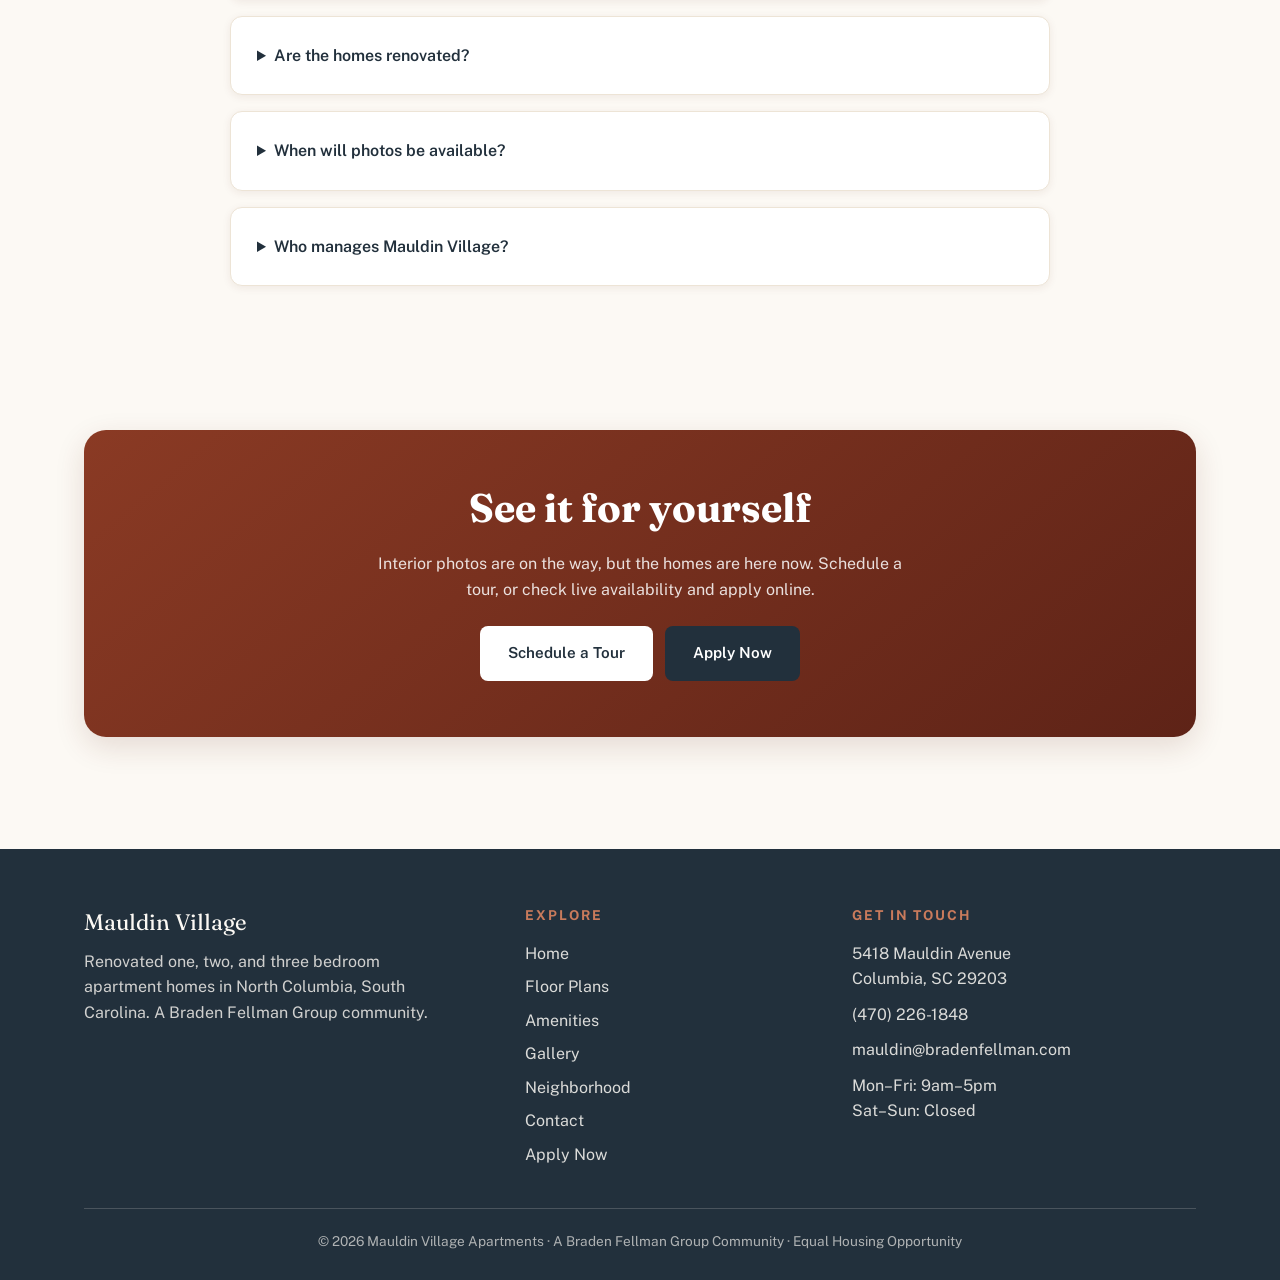
==== commit 548e520c: "Update contact email to mauldin@bradenfellman.com Co-Authored-By: Claude Fable 5 <noreply@anthropic." ====
--- a/index.html
+++ b/index.html
@@ -13,7 +13,7 @@
   <!-- SEO / crawler -->
   <meta name="robots" content="index, follow, max-image-preview:large" />
   <meta name="theme-color" content="#22303c" />
-  <link rel="canonical" href="https://www.mauldinvillage.com/" />
+  <link rel="canonical" href="https://mauldinvillage.com/" />
   <link rel="icon" type="image/svg+xml" href="assets/favicon.svg" />
 
   <!-- Open Graph -->
@@ -21,15 +21,15 @@
   <meta property="og:site_name" content="Mauldin Village Apartments" />
   <meta property="og:title" content="Mauldin Village Apartments | North Columbia, SC" />
   <meta property="og:description" content="48 renovated 1, 2 & 3 bedroom apartment homes at 5418 Mauldin Avenue, Columbia, SC 29203. From $900/mo. Managed by Braden Fellman Group." />
-  <meta property="og:url" content="https://www.mauldinvillage.com/" />
-  <meta property="og:image" content="https://www.mauldinvillage.com/assets/photo-3.jpg" />
+  <meta property="og:url" content="https://mauldinvillage.com/" />
+  <meta property="og:image" content="https://mauldinvillage.com/assets/photo-3.jpg" />
   <meta property="og:locale" content="en_US" />
 
   <!-- Twitter -->
   <meta name="twitter:card" content="summary_large_image" />
   <meta name="twitter:title" content="Mauldin Village Apartments | North Columbia, SC" />
   <meta name="twitter:description" content="48 renovated 1, 2 & 3 bedroom apartment homes in North Columbia, SC. From $900/mo." />
-  <meta name="twitter:image" content="https://www.mauldinvillage.com/assets/photo-3.jpg" />
+  <meta name="twitter:image" content="https://mauldinvillage.com/assets/photo-3.jpg" />
 
   <!-- Structured data: community, offers, website -->
   <script type="application/ld+json">
@@ -38,16 +38,16 @@
     "@graph": [
       {
         "@type": ["ApartmentComplex", "LocalBusiness"],
-        "@id": "https://www.mauldinvillage.com/#community",
+        "@id": "https://mauldinvillage.com/#community",
         "name": "Mauldin Village Apartments",
-        "url": "https://www.mauldinvillage.com/",
+        "url": "https://mauldinvillage.com/",
         "image": [
-          "https://www.mauldinvillage.com/assets/photo-3.jpg",
-          "https://www.mauldinvillage.com/assets/photo-1.jpg",
-          "https://www.mauldinvillage.com/assets/photo-4.jpg"
+          "https://mauldinvillage.com/assets/photo-3.jpg",
+          "https://mauldinvillage.com/assets/photo-1.jpg",
+          "https://mauldinvillage.com/assets/photo-4.jpg"
         ],
         "telephone": "+1-470-226-1848",
-        "email": "mauldinvillage@bradenfellman.com",
+        "email": "mauldin@bradenfellman.com",
         "slogan": "Rooted in North Columbia",
         "description": "Mauldin Village is a 48-home apartment community at 5418 Mauldin Avenue in North Columbia, South Carolina, offering renovated 1, 2, and 3 bedroom apartment homes minutes from Columbia College, downtown Main Street, and Prisma Health Richland. Managed by Braden Fellman Group.",
         "priceRange": "$900–$1,295/mo",
@@ -125,10 +125,10 @@
       },
       {
         "@type": "WebSite",
-        "@id": "https://www.mauldinvillage.com/#website",
-        "url": "https://www.mauldinvillage.com/",
+        "@id": "https://mauldinvillage.com/#website",
+        "url": "https://mauldinvillage.com/",
         "name": "Mauldin Village Apartments",
-        "publisher": { "@id": "https://www.mauldinvillage.com/#community" }
+        "publisher": { "@id": "https://mauldinvillage.com/#community" }
       }
     ]
   }
@@ -397,7 +397,7 @@
           <div class="footer-contact">
             <span>5418 Mauldin Avenue<br>Columbia, SC 29203</span>
             <a href="tel:14702261848">(470) 226-1848</a>
-            <a href="mailto:mauldinvillage@bradenfellman.com">mauldinvillage@bradenfellman.com</a>
+            <a href="mailto:mauldin@bradenfellman.com">mauldin@bradenfellman.com</a>
             <span>Mon–Fri: 9am–5pm<br>Sat–Sun: Closed</span>
           </div>
         </div>
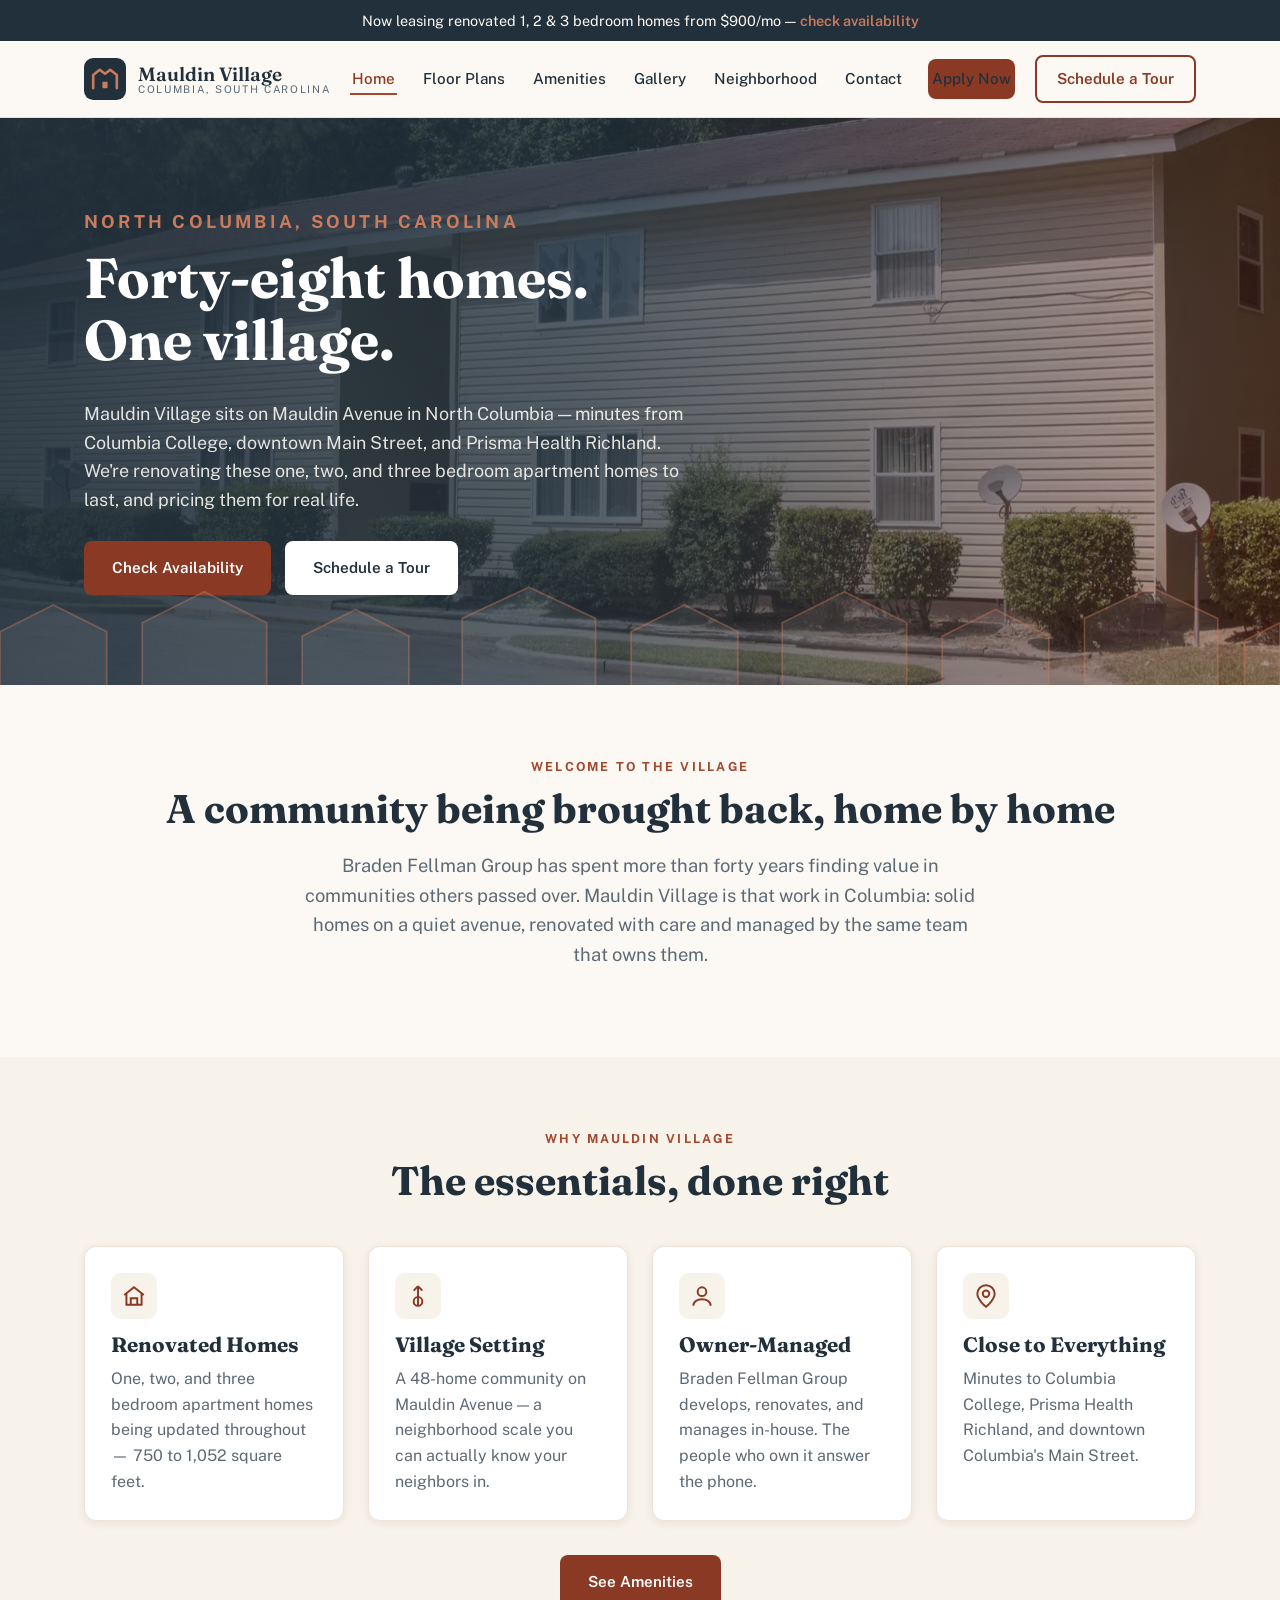
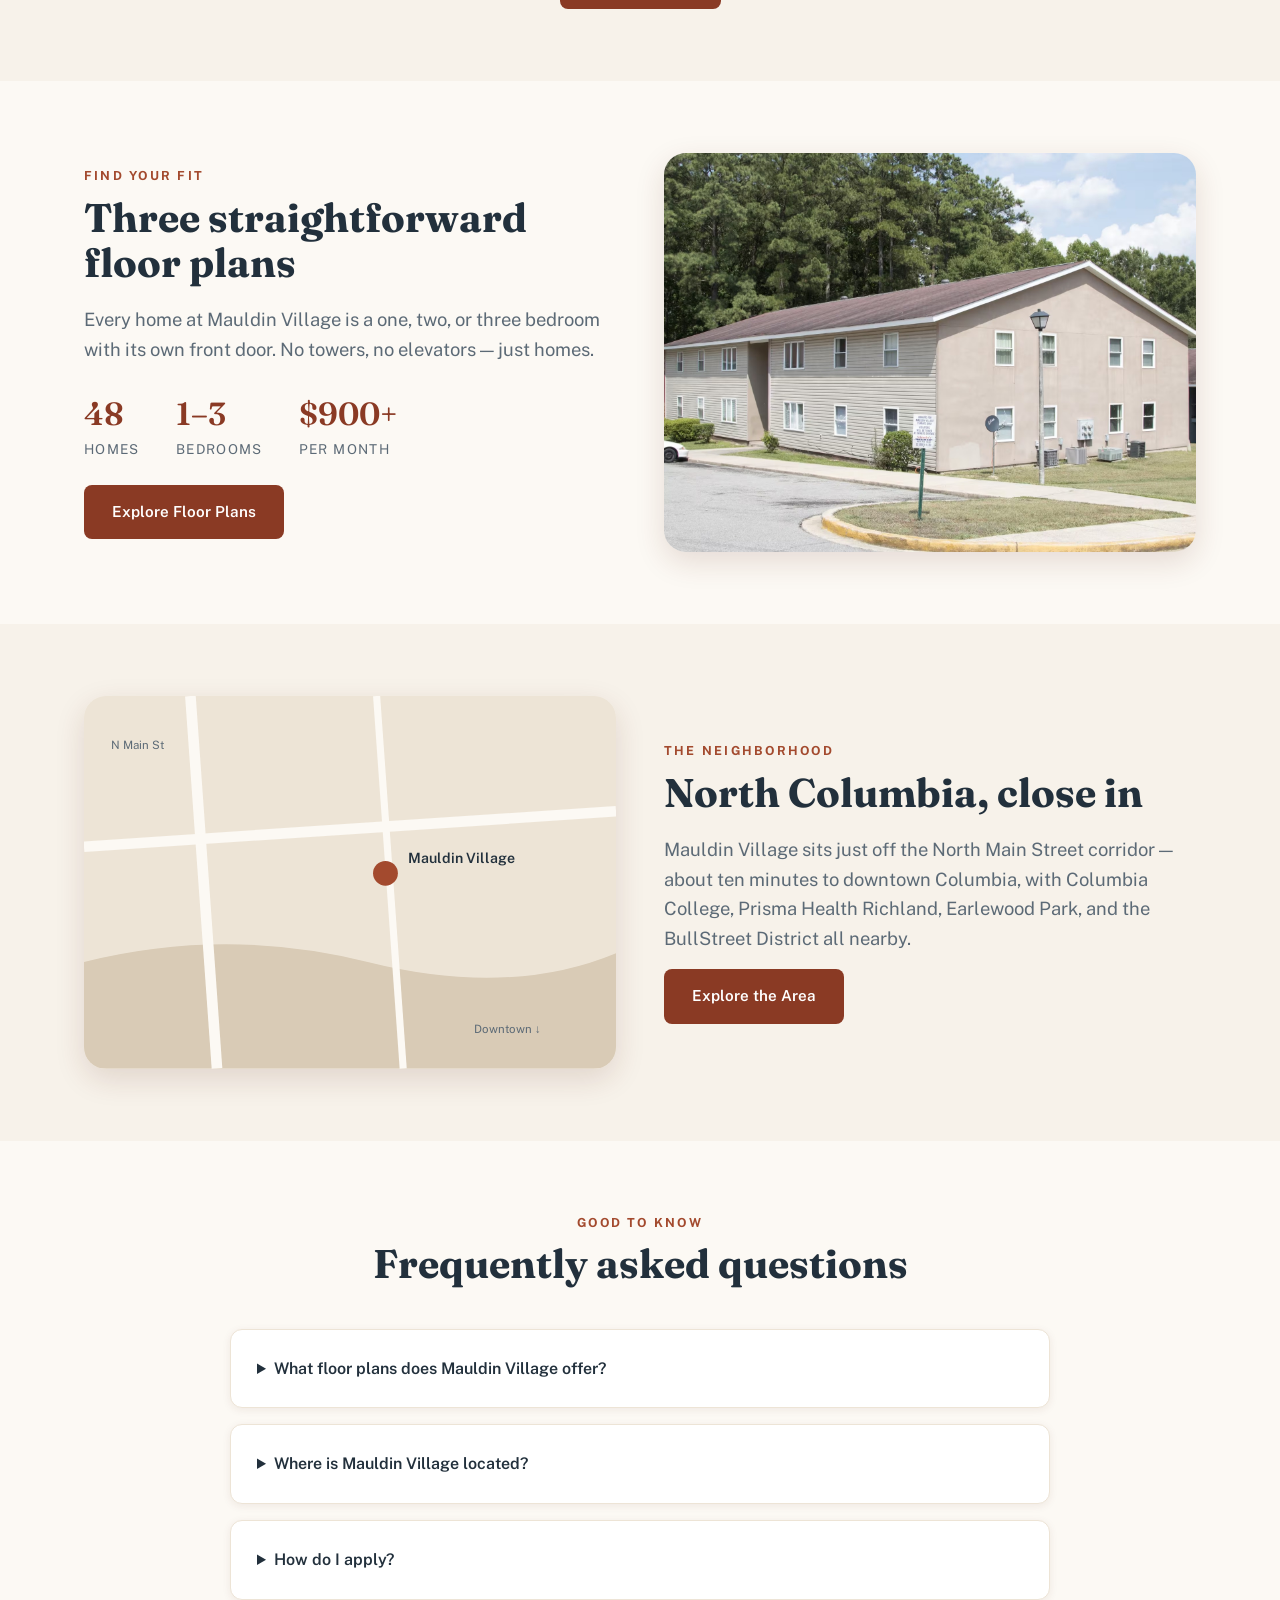
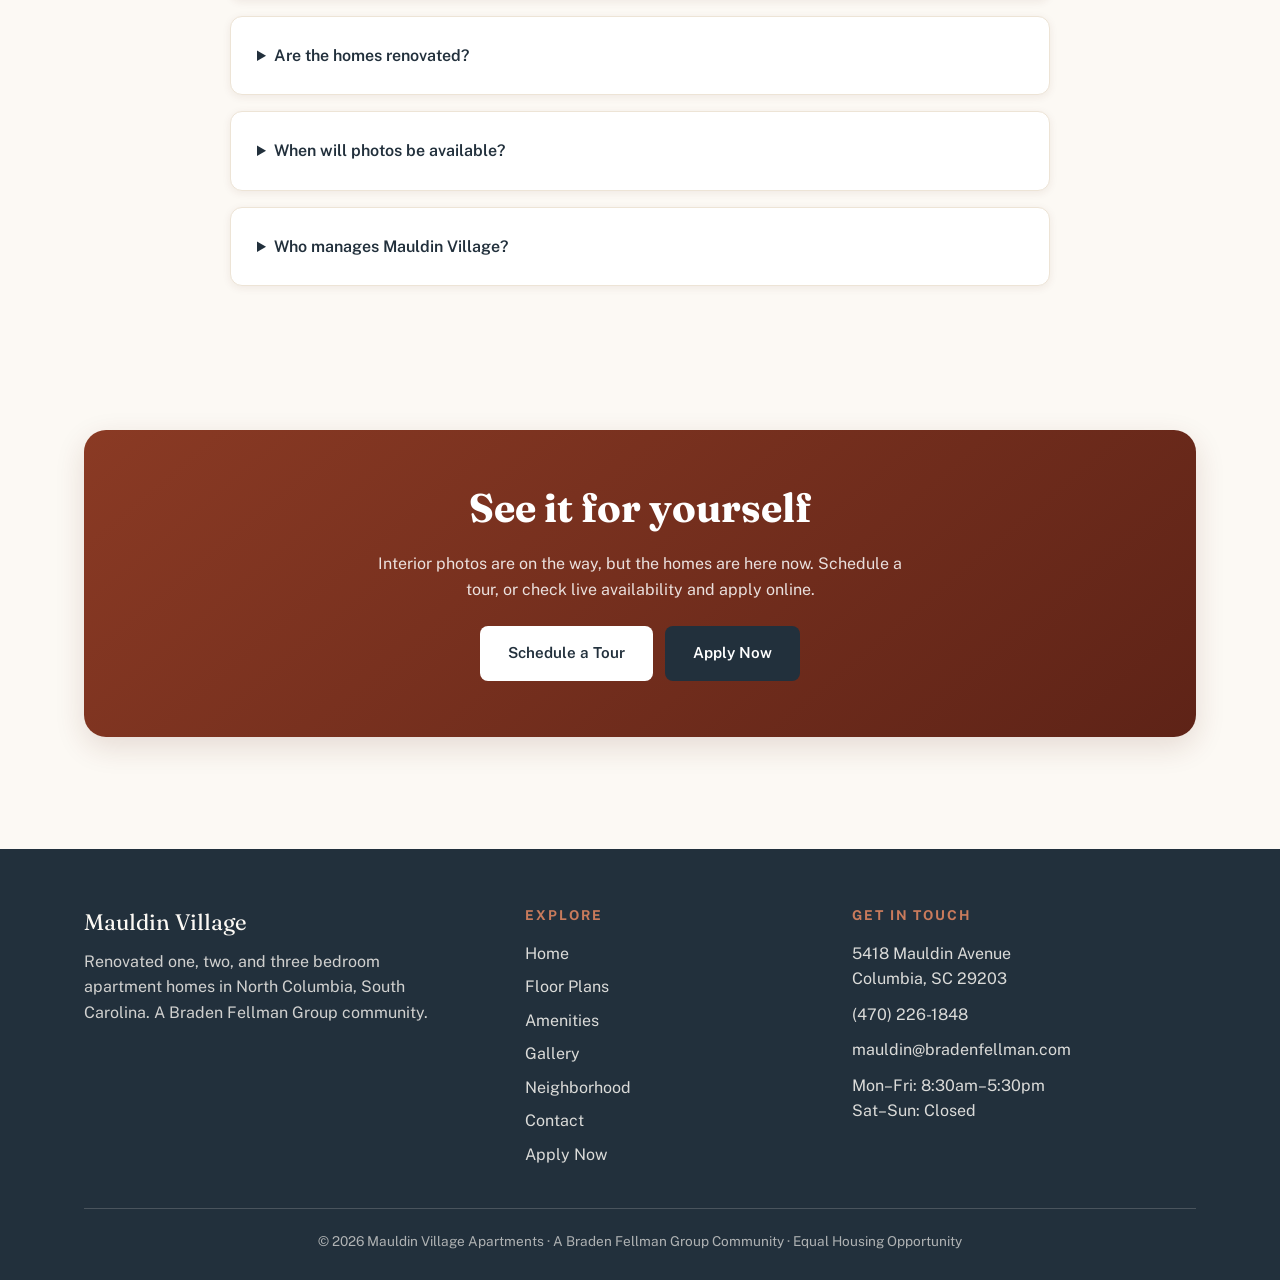
==== commit c2835d38: "Update office hours to Mon–Fri 8:30am–5:30pm Co-Authored-By: Claude Fable 5 <noreply@anthropic.com>" ====
--- a/index.html
+++ b/index.html
@@ -65,8 +65,8 @@
           {
             "@type": "OpeningHoursSpecification",
             "dayOfWeek": ["Monday", "Tuesday", "Wednesday", "Thursday", "Friday"],
-            "opens": "09:00",
-            "closes": "17:00"
+            "opens": "08:30",
+            "closes": "17:30"
           }
         ],
         "makesOffer": [
@@ -398,7 +398,7 @@
             <span>5418 Mauldin Avenue<br>Columbia, SC 29203</span>
             <a href="tel:14702261848">(470) 226-1848</a>
             <a href="mailto:mauldin@bradenfellman.com">mauldin@bradenfellman.com</a>
-            <span>Mon–Fri: 9am–5pm<br>Sat–Sun: Closed</span>
+            <span>Mon–Fri: 8:30am–5:30pm<br>Sat–Sun: Closed</span>
           </div>
         </div>
       </div>
